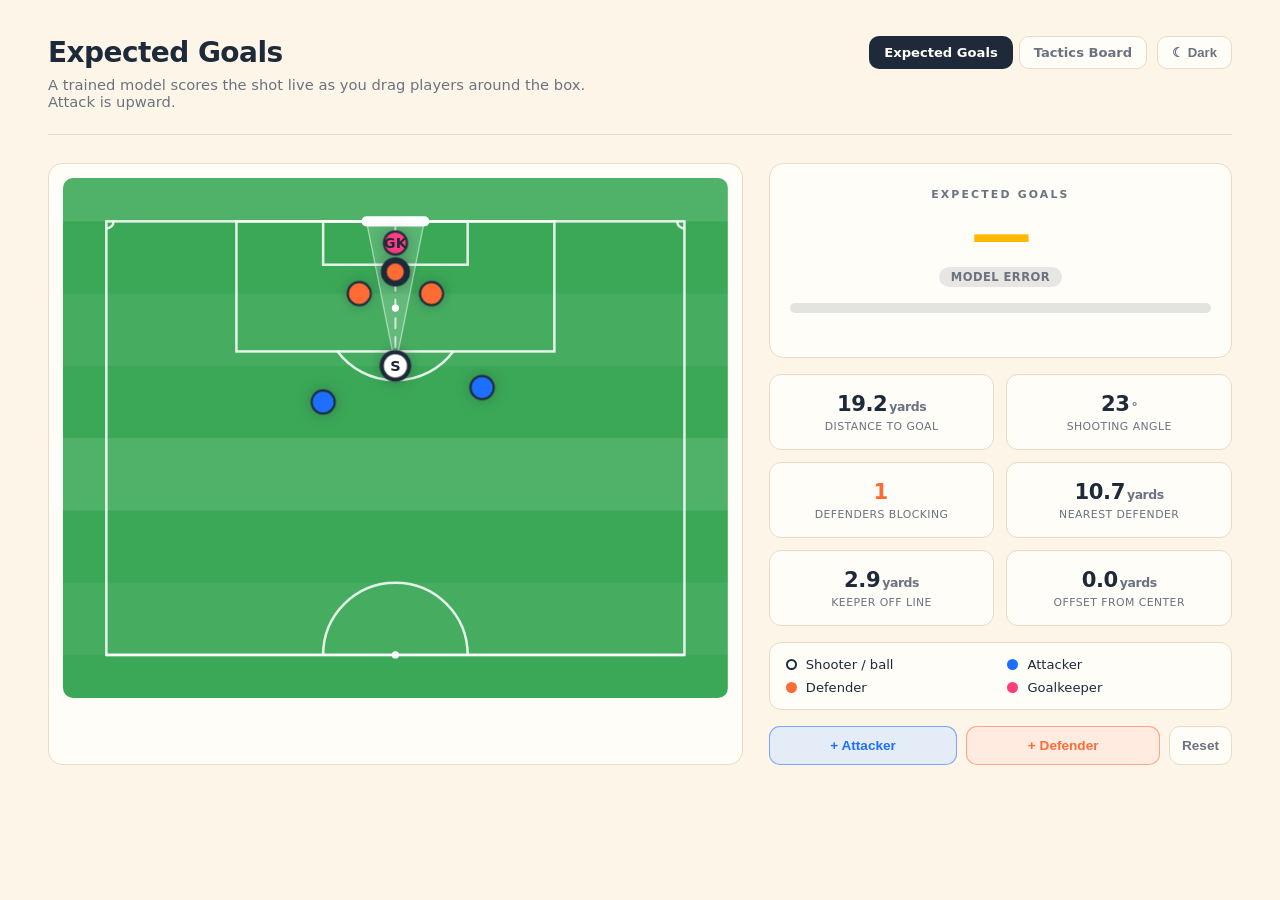
==== frontend/index.html @ 3ea4d3a2 "Redesign Expected Goals page with rotated pitch, live shot geometry and stat read-outs" ====
<!DOCTYPE html>
<html lang="en">
<head>
  <meta charset="utf-8" />
  <meta name="viewport" content="width=device-width, initial-scale=1" />
  <title>SoccerBoard</title>
  <link rel="stylesheet" href="style.css" />
  <script src="theme.js"></script>
</head>
<body>
  <div class="app">
    <header class="masthead">
      <div>
        <h1>Expected Goals</h1>
        <p>A trained model scores the shot live as you drag players around the box. Attack is upward.</p>
      </div>
      <div class="masthead-actions">
        <nav class="page-nav">
          <a href="index.html" class="active" aria-current="page">Expected Goals</a>
          <a href="board.html">Tactics Board</a>
        </nav>
        <button id="theme-toggle" class="theme-toggle" type="button">☾ Dark</button>
      </div>
    </header>

    <main class="board">
      <!-- The inner <g> draws in StatsBomb pitch coordinates (x 60..120 toward
           goal, y 0..80 across). A rotate(-90) turns the attacking half into a
           landscape view with the goal at the TOP. The viewBox
           frames the rotated bounds. Drag math reads coordinates back through the
           markers layer's CTM, so the rotation is transparent to the model. -->
      <section class="pitch-wrap">
        <svg id="pitch" viewBox="-6 -126 92 72" preserveAspectRatio="xMidYMid meet">
          <g transform="rotate(-90)">
            <rect x="54" y="-6" width="72" height="92" class="pitch-bg" />
            <g class="stripes">
              <rect x="60"  y="-6" width="10" height="92" />
              <rect x="80"  y="-6" width="10" height="92" />
              <rect x="100" y="-6" width="10" height="92" />
              <rect x="120" y="-6" width="6"  height="92" />
            </g>

            <!-- markings -->
            <rect x="60" y="0" width="60" height="80" class="line" />
            <rect x="102" y="18" width="18" height="44" class="line" />
            <rect x="114" y="30" width="6" height="20" class="line" />
            <path d="M 102 32 A 10 10 0 0 0 102 48" class="line" />
            <circle cx="108" cy="40" r="0.5" class="spot" />
            <path d="M 60 30 A 10 10 0 0 1 60 50" class="line" />
            <circle cx="60" cy="40" r="0.5" class="spot" />
            <line x1="60" y1="0" x2="60" y2="80" class="line" />
            <line x1="120" y1="36" x2="120" y2="44" class="goal" />

            <!-- corner quarter-circles at the goal line -->
            <path d="M 119 0 A 1 1 0 0 0 120 1" class="line" />
            <path d="M 119 80 A 1 1 0 0 1 120 79" class="line" />

            <!-- shot geometry (cone + sightline), redrawn live -->
            <g id="geometry"></g>
            <g id="markers"></g>
          </g>
        </svg>
      </section>

      <aside id="panel">
        <div class="xg-box" id="xg-box">
          <div class="xg-label">EXPECTED GOALS</div>
          <div id="xg-value">—</div>
          <div id="xg-verdict" class="xg-verdict">&nbsp;</div>
          <div class="bar"><div id="xg-bar"></div></div>
          <div id="xg-pct" class="xg-pct">&nbsp;</div>
        </div>

        <div class="stat-grid" id="stat-grid">
          <div class="stat">
            <span class="stat-val" id="s-dist">—</span>
            <span class="stat-key">distance to goal</span>
          </div>
          <div class="stat">
            <span class="stat-val" id="s-angle">—</span>
            <span class="stat-key">shooting angle</span>
          </div>
          <div class="stat">
            <span class="stat-val" id="s-cone">—</span>
            <span class="stat-key">defenders blocking</span>
          </div>
          <div class="stat">
            <span class="stat-val" id="s-near">—</span>
            <span class="stat-key">nearest defender</span>
          </div>
          <div class="stat">
            <span class="stat-val" id="s-gk">—</span>
            <span class="stat-key">keeper off line</span>
          </div>
          <div class="stat">
            <span class="stat-val" id="s-off">—</span>
            <span class="stat-key">offset from center</span>
          </div>
        </div>

        <div class="legend">
          <span><i class="dot shooter"></i> Shooter / ball</span>
          <span><i class="dot att"></i> Attacker</span>
          <span><i class="dot def"></i> Defender</span>
          <span><i class="dot gk"></i> Goalkeeper</span>
        </div>

        <div class="controls">
          <button id="add-att" class="btn-att">+ Attacker</button>
          <button id="add-def" class="btn-def">+ Defender</button>
          <button id="reset">Reset</button>
        </div>
      </aside>
    </main>
  </div>

  <script src="pitch.js"></script>
</body>
</html>
---- frontend/style.css ----
* { box-sizing: border-box; }

:root {
  /* base UI — warm, sunny, NOT stark white */
  --bg:           #fdf6e8;   /* warm cream, summer paper */
  --surface:      #fffdf7;   /* cards/panels, slightly brighter cream */
  --border:       #e8dcc4;
  --text:         #1e2a3a;   /* deep navy ink, reads warm on cream */
  --text-muted:   #6b7280;

  /* the pitch — vivid summer turf (stays bright in both themes) */
  --pitch:        #3aa856;   /* brighter, sunnier green than the dark version */
  --pitch-line:   #ffffff;
  --pitch-ink:    #1e2a3a;   /* dark ink for marker outlines/labels on the bright pitch */

  /* players — colorblind-safe, tournament-bright */
  --attacker:     #1e6fff;   /* electric sky blue */
  --defender:     #ff6b35;   /* warm tournament orange */
  --goalkeeper:   #ff3d7f;   /* hot pink-magenta, GK pops */
  --ball:         #ffffff;

  /* the star: live xG value */
  --xg-accent:    #ffb800;   /* golden sun-yellow, reserved for xG only */

  --radius:       14px;      /* rounder = friendlier, more playful */
  --page-max:     1480px;    /* shared content width so the header lines up across pages */
}

/* Dark mode — keep the tournament-bright accents and vivid turf; only the warm
   cream chrome flips to deep charcoal. --pitch*, accents, --ball, --xg-accent
   and --pitch-ink are intentionally inherited from :root. */
html[data-theme="dark"] {
  --bg:           #0f141b;
  --surface:      #171e27;
  --border:       #2b3542;
  --text:         #eef2f7;
  --text-muted:   #9aa4b2;
}

html, body { height: 100%; }

body {
  margin: 0;
  min-height: 100%;
  padding: 36px clamp(16px, 4vw, 48px) 48px;
  font-family: "Inter", system-ui, -apple-system, "Segoe UI", Roboto, sans-serif;
  background: var(--bg);
  color: var(--text);
  -webkit-font-smoothing: antialiased;
}

.app { max-width: var(--page-max); margin: 0 auto; }

/* --- Masthead ---------------------------------------------------------- */
.masthead {
  display: flex;
  align-items: flex-start;
  justify-content: space-between;
  gap: 20px;
  flex-wrap: wrap;
  padding-bottom: 24px;
  margin-bottom: 28px;
  border-bottom: 1px solid var(--border);
}
.masthead h1 {
  margin: 0;
  font-size: 1.75rem;
  font-weight: 750;
  letter-spacing: -0.02em;
}
.masthead h1 .xg {
  font-weight: 600;
  color: var(--text-muted);
  font-size: 1.1rem;
  vertical-align: 0.18em;
  margin-left: 2px;
}
.masthead p { margin: 7px 0 0; color: var(--text-muted); font-size: 0.92rem; max-width: 60ch; }

/* page nav (shared across pages) */
.page-nav { display: flex; gap: 6px; flex: none; }
.page-nav a {
  padding: 8px 14px;
  font-size: 0.82rem;
  font-weight: 600;
  color: var(--text-muted);
  text-decoration: none;
  border: 1px solid var(--border);
  border-radius: 10px;
  background: var(--surface);
  transition: color 0.15s ease, border-color 0.15s ease, background 0.15s ease;
}
.page-nav a:hover { color: var(--text); border-color: var(--text-muted); }
.page-nav a.active {
  color: var(--surface);
  background: var(--text);
  border-color: transparent;
}

.masthead-actions { display: flex; align-items: center; gap: 10px; flex: none; }
.theme-toggle {
  padding: 8px 14px;
  font-size: 0.82rem;
  font-weight: 600;
  color: var(--text-muted);
  border: 1px solid var(--border);
  border-radius: 10px;
  background: var(--surface);
  cursor: pointer;
  white-space: nowrap;
  transition: color 0.15s ease, border-color 0.15s ease, background 0.15s ease;
}
.theme-toggle:hover { color: var(--text); border-color: var(--text-muted); }

/* --- Board layout ------------------------------------------------------ */
.board {
  display: grid;
  grid-template-columns: minmax(0, 1.5fr) minmax(300px, 1fr);
  gap: 26px;
  align-items: stretch;
}

/* --- Pitch ------------------------------------------------------------- */
.pitch-wrap {
  position: relative;
  padding: 14px;
  background: var(--surface);
  border: 1px solid var(--border);
  border-radius: var(--radius);
}

#pitch {
  width: 100%;
  height: auto;
  display: block;
  border-radius: calc(var(--radius) - 4px);
  touch-action: none;
}

/* Dragging must never select the SVG text/labels or surrounding page text. */
#pitch, #board, .pitch-wrap, .tb-stage {
  user-select: none;
  -webkit-user-select: none;
}

.pitch-bg { fill: var(--pitch); }
.stripes rect { fill: var(--pitch-line); fill-opacity: 0.06; }
.stripes rect:nth-child(even) { fill-opacity: 0.11; }
.line { stroke: var(--pitch-line); stroke-opacity: 0.85; stroke-width: 0.35; fill: none; }
.goal { stroke: var(--pitch-line); stroke-width: 1.4; stroke-linecap: round; }
.spot { fill: var(--pitch-line); }

/* shot geometry */
.cone { fill: var(--pitch-line); fill-opacity: 0.16; stroke: var(--pitch-line); stroke-opacity: 0.5; stroke-width: 0.18; }
.sightline {
  stroke: var(--pitch-line);
  stroke-opacity: 0.7;
  stroke-width: 0.28;
  stroke-dasharray: 1.4 1.2;
  stroke-linecap: round;
}

.marker {
  cursor: grab;
  stroke: var(--pitch-ink);
  stroke-width: 0.3;
  filter: drop-shadow(0 0.6px 0.9px color-mix(in srgb, var(--pitch-ink) 35%, transparent));
  transition: r 0.08s ease;
}
.marker:hover { stroke-width: 0.55; }
.marker.dragging { cursor: grabbing; }
.marker.shooter { fill: var(--ball); stroke: var(--pitch-ink); stroke-width: 0.6; }
.marker.att { fill: var(--attacker); }
.marker.def { fill: var(--defender); }
.marker.gk  { fill: var(--goalkeeper); }
.marker.in-cone { stroke: var(--pitch-ink); stroke-width: 0.85; }
.marker-label {
  fill: var(--pitch-ink); font-size: 2px; font-weight: 800;
  text-anchor: middle; dominant-baseline: central; pointer-events: none;
}

/* --- Panel ------------------------------------------------------------- */
#panel {
  display: flex;
  flex-direction: column;
  gap: 16px;
}

/* The xG hero uses the same surface + border as the stat cards; the golden
   value is what makes it stand out, not the panel color. */
.xg-box {
  position: relative;
  background: var(--surface);
  border: 1px solid var(--border);
  border-radius: var(--radius);
  padding: 24px 20px 20px;
  text-align: center;
}
.xg-label { color: var(--text-muted); letter-spacing: 0.2em; font-size: 0.68rem; font-weight: 700; }
#xg-value {
  color: var(--xg-accent);
  font-size: 3.8rem; font-weight: 800; line-height: 1.02;
  font-variant-numeric: tabular-nums; margin-top: 2px;
  letter-spacing: -0.03em;
}
.xg-verdict {
  display: inline-block;
  margin-top: 2px;
  padding: 3px 12px;
  font-size: 0.72rem;
  font-weight: 700;
  letter-spacing: 0.04em;
  text-transform: uppercase;
  border-radius: 999px;
  color: var(--text-muted);
  background: color-mix(in srgb, var(--text-muted) 16%, transparent);
  min-height: 1.2em;
}
.bar {
  height: 10px; background: color-mix(in srgb, var(--text) 12%, transparent);
  border-radius: 6px; overflow: hidden; margin-top: 16px;
}
#xg-bar {
  height: 100%; width: 0%;
  background: var(--pitch);
  border-radius: 6px;
  transition: width 0.3s cubic-bezier(.4,0,.2,1);
}
.xg-pct { color: var(--text-muted); font-size: 0.82rem; min-height: 1.1em; margin-top: 9px; }

/* --- Stat grid --------------------------------------------------------- */
.stat-grid {
  display: grid;
  grid-template-columns: 1fr 1fr;
  grid-auto-rows: 1fr;      /* equal rows that grow to absorb the panel's height */
  gap: 12px;
  flex: 1 1 auto;           /* fill the space between the hero and the buttons */
}
.stat {
  display: flex;
  flex-direction: column;
  justify-content: center;  /* keep the value centered as the card grows */
  align-items: center;      /* center the text horizontally too */
  text-align: center;
  gap: 4px;
  min-height: 76px;
  padding: 14px 16px;
  background: var(--surface);
  border: 1px solid var(--border);
  border-radius: calc(var(--radius) - 2px);
}
.stat-val {
  font-size: 1.32rem;
  font-weight: 700;
  font-variant-numeric: tabular-nums;
  letter-spacing: -0.02em;
  color: var(--text);
}
.stat-val .unit { font-size: 0.78rem; font-weight: 600; color: var(--text-muted); margin-left: 2px; }
.stat-val.warn { color: var(--defender); }
.stat-key {
  font-size: 0.68rem;
  color: var(--text-muted);
  letter-spacing: 0.04em;
  text-transform: uppercase;
}

.legend {
  display: grid;
  grid-template-columns: 1fr 1fr;
  gap: 8px 14px;
  padding: 14px 16px;
  background: var(--surface);
  border: 1px solid var(--border);
  border-radius: calc(var(--radius) - 2px);
  font-size: 0.82rem;
  color: var(--text);
}
.legend span { display: flex; align-items: center; }
.dot {
  display: inline-block; width: 11px; height: 11px; border-radius: 50%;
  margin-right: 9px; flex: none;
}
.dot.shooter { background: var(--ball); border: 2px solid var(--text); }
.dot.att { background: var(--attacker); }
.dot.def { background: var(--defender); }
.dot.gk  { background: var(--goalkeeper); }

.controls { display: flex; gap: 9px; flex-wrap: wrap; }
.controls button {
  flex: 1 1 auto;
  background: var(--surface); color: var(--text);
  border: 1px solid var(--border); padding: 11px 12px;
  border-radius: calc(var(--radius) - 3px); cursor: pointer; font-size: 0.85rem; font-weight: 700;
  transition: background 0.15s ease, transform 0.05s ease, border-color 0.15s ease;
}
.controls button:active { transform: translateY(1px); }

/* The add buttons carry the color of the player they drop, so it's obvious
   what each does. Reset is a distinct neutral button of its own. */
.controls .btn-att {
  color: var(--attacker);
  border-color: color-mix(in srgb, var(--attacker) 55%, transparent);
  background: color-mix(in srgb, var(--attacker) 12%, var(--surface));
}
.controls .btn-att:hover { background: color-mix(in srgb, var(--attacker) 22%, var(--surface)); }
.controls .btn-def {
  color: var(--defender);
  border-color: color-mix(in srgb, var(--defender) 55%, transparent);
  background: color-mix(in srgb, var(--defender) 12%, var(--surface));
}
.controls .btn-def:hover { background: color-mix(in srgb, var(--defender) 22%, var(--surface)); }
.controls #reset { flex: 0 0 auto; color: var(--text-muted); }
.controls #reset:hover { color: var(--text); background: var(--bg); border-color: var(--text-muted); }

/* --- Responsive -------------------------------------------------------- */
@media (max-width: 860px) {
  .board { grid-template-columns: 1fr; }
}
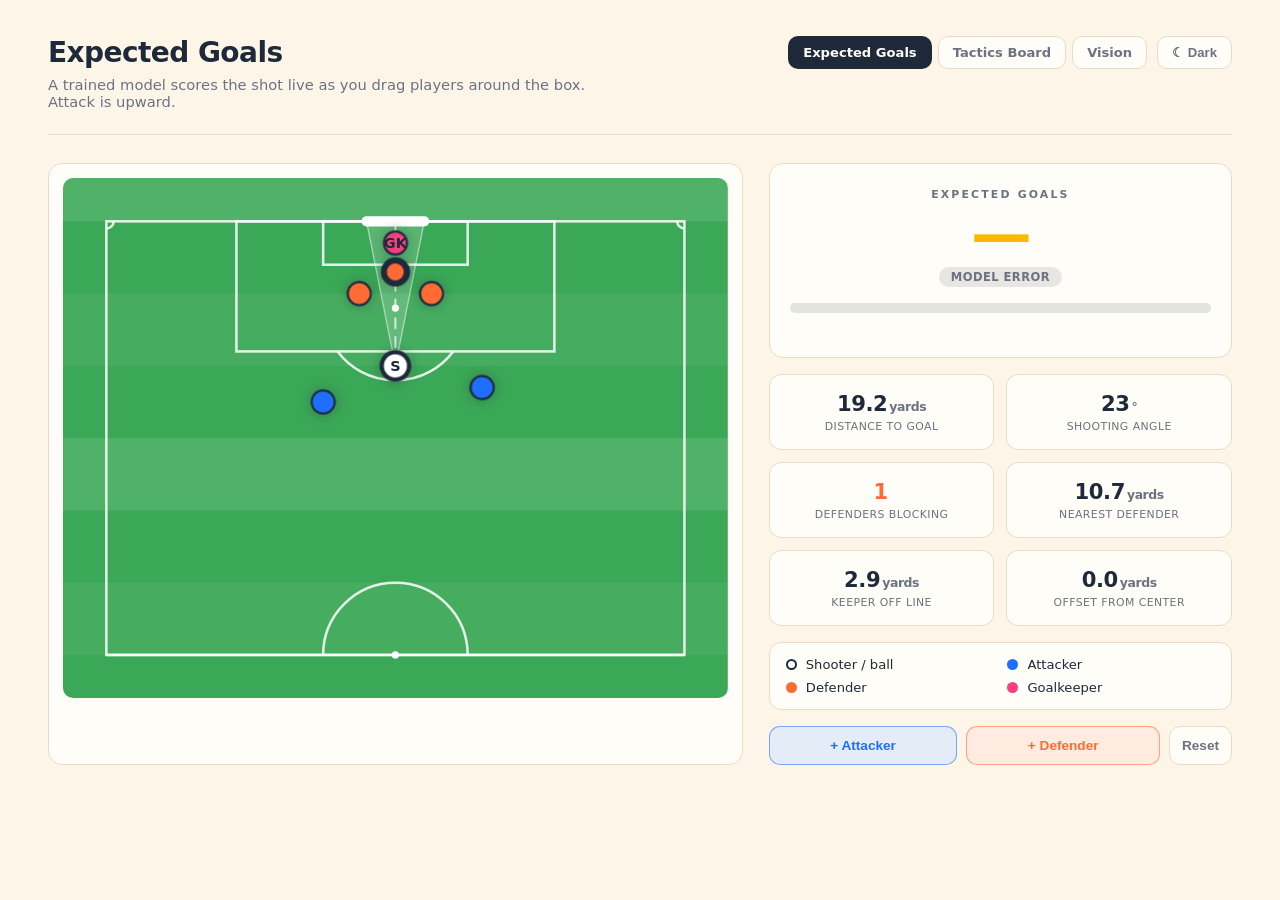
==== commit 026b3a41: "Add Vision page with pitch calibration, photo mapping and video scrubbing" ====
--- a/frontend/index.html
+++ b/frontend/index.html
@@ -18,6 +18,7 @@
         <nav class="page-nav">
           <a href="index.html" class="active" aria-current="page">Expected Goals</a>
           <a href="board.html">Tactics Board</a>
+          <a href="vision.html">Vision</a>
         </nav>
         <button id="theme-toggle" class="theme-toggle" type="button">☾ Dark</button>
       </div>
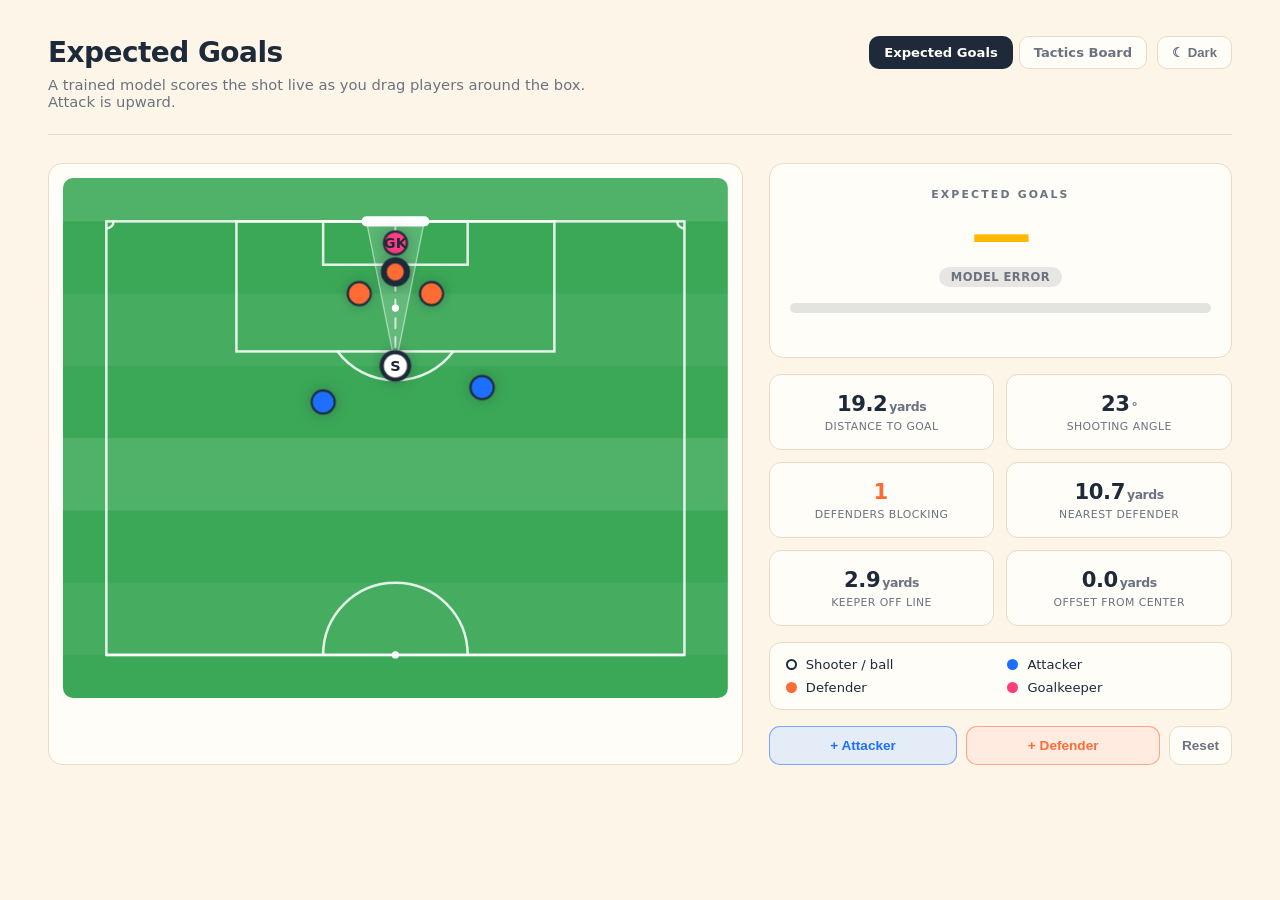
==== commit 83a8b618: "Remove Vision feature: manual calibration wasn't accurate enough to keep" ====
--- a/frontend/index.html
+++ b/frontend/index.html
@@ -18,7 +18,6 @@
         <nav class="page-nav">
           <a href="index.html" class="active" aria-current="page">Expected Goals</a>
           <a href="board.html">Tactics Board</a>
-          <a href="vision.html">Vision</a>
         </nav>
         <button id="theme-toggle" class="theme-toggle" type="button">☾ Dark</button>
       </div>
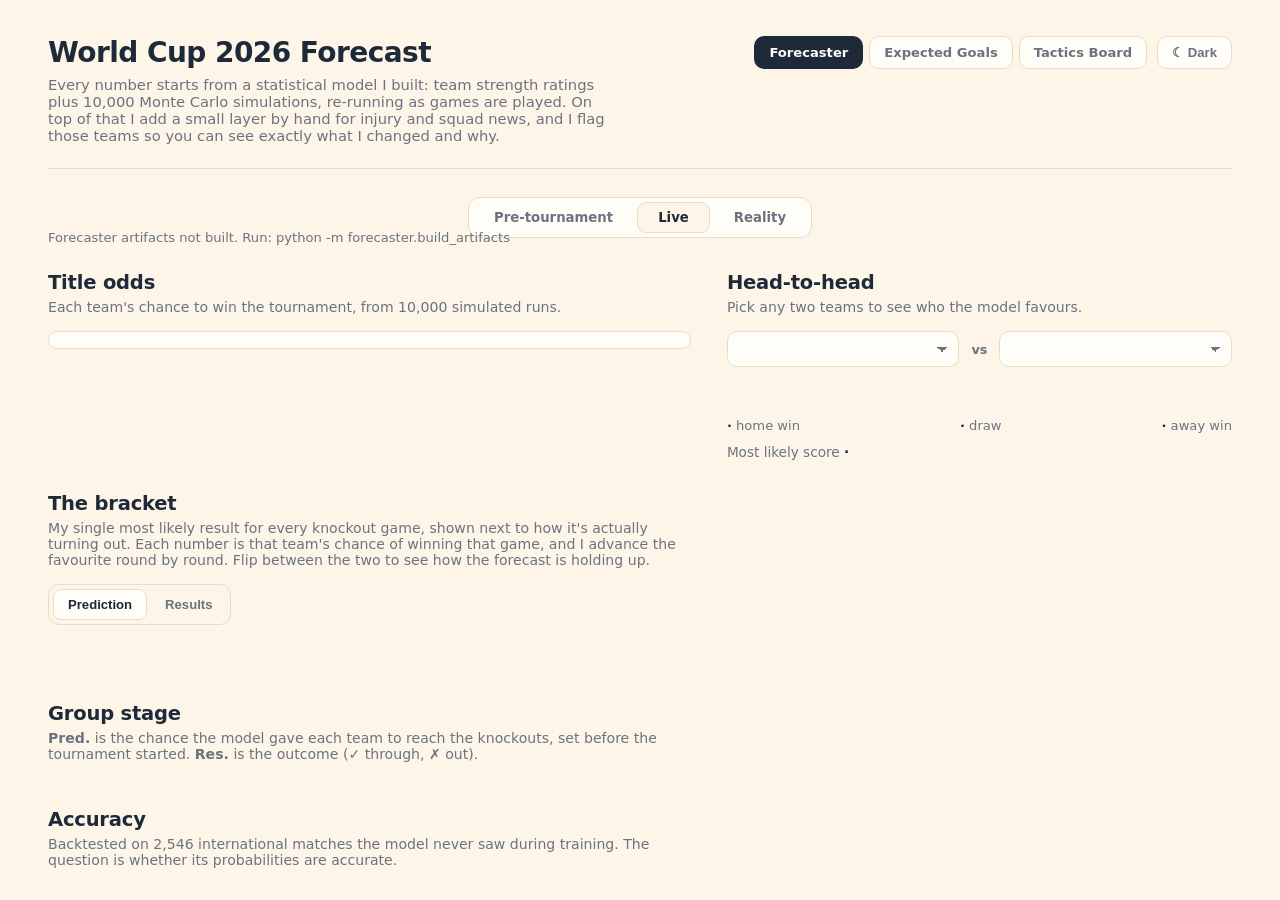
==== commit 8dc5a7f7: "Add 3-tab UI (Pre-tournament/Live/Reality), player delta injury model, and WC 2026 data" ====
--- a/frontend/index.html
+++ b/frontend/index.html
@@ -3,117 +3,111 @@
 <head>
   <meta charset="utf-8" />
   <meta name="viewport" content="width=device-width, initial-scale=1" />
-  <title>SoccerBoard</title>
+  <title>World Cup 2026 Forecast · SoccerBoard</title>
   <link rel="stylesheet" href="style.css" />
+  <link rel="stylesheet" href="forecaster.css" />
   <script src="theme.js"></script>
 </head>
 <body>
   <div class="app">
     <header class="masthead">
       <div>
-        <h1>Expected Goals</h1>
-        <p>A trained model scores the shot live as you drag players around the box. Attack is upward.</p>
+        <h1 id="comp-title">World Cup 2026 Forecast</h1>
+        <p>Every number starts from a statistical model I built: team strength
+           ratings plus 10,000 Monte Carlo simulations, re-running as games are
+           played. On top of that I add a small layer by hand for injury and squad
+           news, and I flag those teams so you can see exactly what I changed and why.</p>
       </div>
       <div class="masthead-actions">
         <nav class="page-nav">
-          <a href="index.html" class="active" aria-current="page">Expected Goals</a>
+          <a href="index.html" class="active" aria-current="page">Forecaster</a>
+          <a href="xg.html">Expected Goals</a>
           <a href="board.html">Tactics Board</a>
         </nav>
         <button id="theme-toggle" class="theme-toggle" type="button">☾ Dark</button>
       </div>
     </header>
 
-    <main class="board">
-      <!-- The inner <g> draws in StatsBomb pitch coordinates (x 60..120 toward
-           goal, y 0..80 across). A rotate(-90) turns the attacking half into a
-           landscape view with the goal at the TOP. The viewBox
-           frames the rotated bounds. Drag math reads coordinates back through the
-           markers layer's CTM, so the rotation is transparent to the model. -->
-      <section class="pitch-wrap">
-        <svg id="pitch" viewBox="-6 -126 92 72" preserveAspectRatio="xMidYMid meet">
-          <g transform="rotate(-90)">
-            <rect x="54" y="-6" width="72" height="92" class="pitch-bg" />
-            <g class="stripes">
-              <rect x="60"  y="-6" width="10" height="92" />
-              <rect x="80"  y="-6" width="10" height="92" />
-              <rect x="100" y="-6" width="10" height="92" />
-              <rect x="120" y="-6" width="6"  height="92" />
-            </g>
+    <div class="fc-tabs" id="fc-tabs">
+      <button class="fc-tab" data-tab="pretournament">Pre-tournament</button>
+      <button class="fc-tab active" data-tab="live">Live</button>
+      <button class="fc-tab" data-tab="reality">Reality</button>
+    </div>
 
-            <!-- markings -->
-            <rect x="60" y="0" width="60" height="80" class="line" />
-            <rect x="102" y="18" width="18" height="44" class="line" />
-            <rect x="114" y="30" width="6" height="20" class="line" />
-            <path d="M 102 32 A 10 10 0 0 0 102 48" class="line" />
-            <circle cx="108" cy="40" r="0.5" class="spot" />
-            <path d="M 60 30 A 10 10 0 0 1 60 50" class="line" />
-            <circle cx="60" cy="40" r="0.5" class="spot" />
-            <line x1="60" y1="0" x2="60" y2="80" class="line" />
-            <line x1="120" y1="36" x2="120" y2="44" class="goal" />
+    <div class="fc-main">
+    <p class="asof" id="asof"></p>
 
-            <!-- corner quarter-circles at the goal line -->
-            <path d="M 119 0 A 1 1 0 0 0 120 1" class="line" />
-            <path d="M 119 80 A 1 1 0 0 1 120 79" class="line" />
-
-            <!-- shot geometry (cone + sightline), redrawn live -->
-            <g id="geometry"></g>
-            <g id="markers"></g>
-          </g>
-        </svg>
+    <div class="fc-top">
+      <!-- ===================== WINNER ODDS ===================== -->
+      <section class="block">
+        <h2>Title odds</h2>
+        <p class="lead">Each team's chance to win the tournament, from 10,000 simulated runs.</p>
+        <div class="odds" id="odds"></div>
+        <div class="adjust-note" id="adjust-note"></div>
       </section>
 
-      <aside id="panel">
-        <div class="xg-box" id="xg-box">
-          <div class="xg-label">EXPECTED GOALS</div>
-          <div id="xg-value">—</div>
-          <div id="xg-verdict" class="xg-verdict">&nbsp;</div>
-          <div class="bar"><div id="xg-bar"></div></div>
-          <div id="xg-pct" class="xg-pct">&nbsp;</div>
+      <!-- ===================== HEAD TO HEAD ===================== -->
+      <section class="block">
+        <h2>Head-to-head</h2>
+        <p class="lead">Pick any two teams to see who the model favours.</p>
+        <div class="h2h">
+          <div class="h2h-pick">
+            <select id="h-home" class="fc-select"></select>
+            <span class="h2h-vs">vs</span>
+            <select id="h-away" class="fc-select"></select>
+          </div>
+          <div class="h2h-bar" id="h2h-bar">
+            <div class="seg home"></div><div class="seg draw"></div><div class="seg away"></div>
+          </div>
+          <div class="h2h-legend">
+            <span><b id="h-home-p">·</b> <em id="h-home-n">home</em> win</span>
+            <span><b id="h-draw-p">·</b> draw</span>
+            <span><b id="h-away-p">·</b> <em id="h-away-n">away</em> win</span>
+          </div>
+          <div class="h2h-score">Most likely score <b id="h-score">·</b></div>
         </div>
+      </section>
+    </div>
 
-        <div class="stat-grid" id="stat-grid">
-          <div class="stat">
-            <span class="stat-val" id="s-dist">—</span>
-            <span class="stat-key">distance to goal</span>
-          </div>
-          <div class="stat">
-            <span class="stat-val" id="s-angle">—</span>
-            <span class="stat-key">shooting angle</span>
-          </div>
-          <div class="stat">
-            <span class="stat-val" id="s-cone">—</span>
-            <span class="stat-key">defenders blocking</span>
-          </div>
-          <div class="stat">
-            <span class="stat-val" id="s-near">—</span>
-            <span class="stat-key">nearest defender</span>
-          </div>
-          <div class="stat">
-            <span class="stat-val" id="s-gk">—</span>
-            <span class="stat-key">keeper off line</span>
-          </div>
-          <div class="stat">
-            <span class="stat-val" id="s-off">—</span>
-            <span class="stat-key">offset from center</span>
-          </div>
-        </div>
+    <!-- ===================== BRACKETS ===================== -->
+    <section class="block">
+      <h2>The bracket</h2>
+      <p class="lead">My single most likely result for every knockout game, shown
+        next to how it's actually turning out. Each number is that team's chance of
+        winning that game, and I advance the favourite round by round. Flip between
+        the two to see how the forecast is holding up.</p>
+      <div class="bk-toggle" id="bk-toggle">
+        <button data-view="prediction" class="active">Prediction</button>
+        <button data-view="actual">Results</button>
+      </div>
+      <div class="bk-note" id="bk-note"></div>
+      <div class="bracket-scroll"><div class="bracket" id="bracket"></div></div>
+    </section>
 
-        <div class="legend">
-          <span><i class="dot shooter"></i> Shooter / ball</span>
-          <span><i class="dot att"></i> Attacker</span>
-          <span><i class="dot def"></i> Defender</span>
-          <span><i class="dot gk"></i> Goalkeeper</span>
-        </div>
+    <!-- ===================== GROUPS ===================== -->
+    <section class="block">
+      <h2>Group stage</h2>
+      <p class="lead"><b>Pred.</b> is the chance the model gave each team to reach
+        the knockouts, set before the tournament started. <b>Res.</b> is the
+        outcome (✓ through, ✗ out).</p>
+      <div id="groups" class="groups"></div>
+    </section>
 
-        <div class="controls">
-          <button id="add-att" class="btn-att">+ Attacker</button>
-          <button id="add-def" class="btn-def">+ Defender</button>
-          <button id="reset">Reset</button>
-        </div>
-      </aside>
-    </main>
+    <!-- ===================== ACCURACY ===================== -->
+    <section class="block">
+      <h2>Accuracy</h2>
+      <p class="lead">Backtested on 2,546 international matches the model never saw
+        during training. The question is whether its probabilities are accurate.</p>
+      <div class="acc">
+        <div id="acc-chart" class="acc-chart"></div>
+        <div class="acc-text" id="acc-text"></div>
+      </div>
+    </section>
+
+    <footer class="fc-foot" id="fc-foot"></footer>
+    </div>
   </div>
 
-  <script src="pitch.js"></script>
+  <script src="forecaster.js"></script>
 </body>
 </html>
--- a/frontend/forecaster.css
+++ b/frontend/forecaster.css
@@ -0,0 +1,228 @@
+/* Forecaster mode. Flat and restrained to match the xG / tactics pages:
+   surface cards, thin borders, one accent used sparingly. No gradients. */
+
+:root {
+  --win:  var(--attacker);    /* home win — blue   */
+  --drw:  #9aa0aa;            /* draw — neutral grey */
+  --los:  var(--defender);    /* away win — orange */
+  --go:   var(--pitch);       /* advanced / correct — green */
+  --acc:  var(--xg-accent);   /* trophy odds — gold */
+}
+
+/* --- simulation mode tabs -------------------------------------------------- */
+.fc-tabs {
+  display: flex; gap: 3px; padding: 4px;
+  background: var(--surface); border: 1px solid var(--border); border-radius: 12px;
+  width: fit-content; margin: 24px auto 0;
+}
+.fc-tab {
+  font: inherit; font-size: 0.83rem; font-weight: 650; cursor: pointer;
+  color: var(--text-muted); background: none; border: 1px solid transparent;
+  border-radius: 9px; padding: 7px 20px; transition: color 0.12s;
+}
+.fc-tab.active { color: var(--text); background: var(--bg); border-color: var(--border); }
+.fc-tab:hover:not(.active) { color: var(--text); }
+
+.asof { margin: -8px 0 26px; color: var(--text-muted); font-size: 0.82rem; }
+
+/* country flag chips, used next to team names everywhere */
+.flag {
+  height: 12px; width: auto; border-radius: 2px; margin-right: 7px;
+  vertical-align: -1px; flex: none; box-shadow: 0 0 0 1px color-mix(in srgb, var(--text) 12%, transparent);
+}
+
+/* --- section blocks ---------------------------------------------------- */
+.block { margin: 30px 0; }
+.block > h2 { margin: 0; font-size: 1.22rem; font-weight: 740; letter-spacing: -0.01em; }
+.lead { margin: 5px 0 16px; color: var(--text-muted); font-size: 0.88rem; max-width: 72ch; }
+
+/* --- title odds (compact) --------------------------------------------- */
+.odds { background: var(--surface); border: 1px solid var(--border); border-radius: var(--radius); padding: 8px 18px; max-width: 540px; }
+.odds-row { display: grid; grid-template-columns: 18px 1fr 96px 46px; align-items: center; gap: 12px; padding: 7px 0; border-bottom: 1px solid color-mix(in srgb, var(--border) 55%, transparent); }
+.odds-row:last-child { border-bottom: none; }
+.odds-rank { color: var(--text-muted); font-size: 0.74rem; font-variant-numeric: tabular-nums; text-align: center; }
+.odds-name { font-size: 0.9rem; white-space: nowrap; overflow: hidden; text-overflow: ellipsis; }
+.odds-row.lead-team .odds-name { font-weight: 750; }
+.odds-track { display: block; height: 8px; background: color-mix(in srgb, var(--text) 9%, transparent); border-radius: 4px; overflow: hidden; }
+.odds-fill { display: block; height: 100%; background: var(--acc); border-radius: 4px; }
+.odds-val { text-align: right; font-size: 0.86rem; font-weight: 700; font-variant-numeric: tabular-nums; }
+
+/* page layout: contain the content and run a two-up top row (odds + head to
+   head) so the page uses its width instead of hugging the left edge */
+.fc-main { max-width: var(--page-max); margin: 0 auto; }
+.fc-top { display: grid; grid-template-columns: minmax(0, 1.12fr) minmax(0, 0.88fr); gap: 36px; align-items: start; margin: 22px 0 32px; }
+.fc-top .block { margin: 0; }
+@media (max-width: 900px) { .fc-top { grid-template-columns: 1fr; gap: 26px; } }
+
+/* the clickable "news" tag on an adjusted team's odds row + its detail panel */
+.odds { max-width: none; }
+.odds-item:not(:last-child) { border-bottom: 1px solid color-mix(in srgb, var(--border) 55%, transparent); }
+.odds-item .odds-row { border-bottom: none; }
+.news-chip {
+  font: inherit; font-size: 0.56rem; font-weight: 800; text-transform: uppercase; letter-spacing: 0.04em;
+  display: inline-flex; align-items: center; gap: 3px; margin-left: 8px; padding: 2px 7px;
+  border-radius: 999px; border: 1px solid transparent; cursor: pointer; vertical-align: middle;
+  line-height: 1.4; transition: background 0.12s, border-color 0.12s;
+}
+.news-chip .chev { font-size: 0.85em; opacity: 0.75; }
+.news-chip.down { color: var(--los); background: color-mix(in srgb, var(--los) 14%, transparent); }
+.news-chip.up   { color: var(--go);  background: color-mix(in srgb, var(--go) 14%, transparent); }
+.news-chip:hover { border-color: color-mix(in srgb, currentColor 45%, transparent); }
+.news-chip.static, .news-chip.static:hover { cursor: default; border-color: transparent; }
+.news-panel { display: none; padding: 2px 4px 12px; }
+.news-panel.open { display: block; }
+.news-items { margin: 0 0 8px; padding-left: 18px; font-size: 0.86rem; line-height: 1.5; }
+.news-items li { margin: 2px 0; }
+.news-items b { font-weight: 700; }
+.news-impact { margin: 0 0 6px; font-size: 0.84rem; color: var(--text-muted); line-height: 1.5; }
+.news-impact b { color: var(--text); font-weight: 700; }
+.news-src { margin: 0; font-size: 0.8rem; color: var(--text-muted); }
+.news-src a { color: var(--text); text-decoration: underline; text-underline-offset: 2px; }
+.news-src a:hover { color: var(--go); }
+
+/* short plain-language caption under the title odds */
+.adjust-note { margin: 12px 2px 0; font-size: 0.82rem; color: var(--text-muted); line-height: 1.55; }
+
+/* --- bracket ----------------------------------------------------------- */
+.bk-toggle { display: inline-flex; gap: 4px; padding: 4px; background: var(--bg); border: 1px solid var(--border); border-radius: 11px; margin-bottom: 6px; }
+.bk-toggle button {
+  padding: 7px 14px; font-size: 0.82rem; font-weight: 650; cursor: pointer;
+  color: var(--text-muted); background: none; border: none; border-radius: 8px;
+}
+.bk-toggle button.active { color: var(--text); background: var(--surface); border: 1px solid var(--border); }
+.bk-note { font-size: 0.84rem; color: var(--text-muted); margin: 6px 2px 12px; min-height: 1.1em; }
+.bk-note b { color: var(--text); }
+
+.bracket-scroll { overflow-x: auto; padding-bottom: 8px; }
+
+/* Two-sided mirrored bracket: left half flows right, right half mirrors. */
+.bracket { display: flex; align-items: stretch; width: max-content; min-width: max-content; margin: 0 auto; }
+.bk-col { display: flex; flex-direction: column; flex: none; }
+.bk-head { text-align: center; font-size: 0.62rem; text-transform: uppercase; letter-spacing: 0.07em; color: var(--text-muted); font-weight: 700; padding-bottom: 10px; }
+.bk-list { flex: 1; display: flex; flex-direction: column; }
+.bk-match { flex: 1; min-height: 52px; display: flex; align-items: center; position: relative; padding-block: 5px; }
+
+/* left and right columns */
+.bracket.two .bk-col.l { width: 154px; }
+.bracket.two .bk-col.r { width: 154px; }
+.bracket.two .bk-col.l .bk-match { padding-right: 24px; padding-left: 0; }
+.bracket.two .bk-col.r .bk-match { padding-left: 24px; padding-right: 0; }
+
+/* horizontal stubs pointing inward toward centre */
+.bracket.two .bk-col.l .bk-match::after {
+  content: ""; position: absolute; top: 50%; right: 0; width: 24px; height: 1px; background: var(--border);
+}
+.bracket.two .bk-col.r .bk-match::after {
+  content: ""; position: absolute; top: 50%; left: 0; width: 24px; height: 1px; background: var(--border);
+}
+
+/* vertical join between each feeder pair (right edge for l, left edge for r) */
+.bracket.two .bk-col.l:not(.no-join) .bk-list .bk-match:nth-child(odd)::before {
+  content: ""; position: absolute; top: 50%; right: 0; width: 1px; height: 100%; background: var(--border);
+}
+.bracket.two .bk-col.r:not(.no-join) .bk-list .bk-match:nth-child(odd)::before {
+  content: ""; position: absolute; top: 50%; left: 0; width: 1px; height: 100%; background: var(--border);
+}
+.bracket.two .bk-col.no-join .bk-match::before { display: none !important; }
+
+/* centre column: champion, final, third-place stacked and vertically centred */
+.bracket.two .center-col {
+  width: 206px;
+  display: flex; flex-direction: column;
+}
+.bk-final-content {
+  flex: 1;
+  display: flex; flex-direction: column; justify-content: center; align-items: stretch;
+  gap: 16px; padding: 0 6px;
+}
+.bk-final-content .bk-champ { align-items: center; text-align: center; }
+.bk-final-content .trophy { font-size: 1.8rem; line-height: 1; display: block; margin-bottom: 2px; }
+.bk-center-node .bk-head { padding-bottom: 6px; }
+.bk-center-node .bk-match { flex: none; min-height: 0; padding: 0; }
+.bk-bronze .bk-head { padding-bottom: 6px; }
+.bk-bronze .bk-match { flex: none; min-height: 0; padding: 0; }
+.bk-bronze .bk-box { opacity: 0.88; }
+
+/* compact font/padding for all match boxes in the bracket */
+.bracket .bk-box { font-size: 0.74rem; }
+.bracket .bk-row { padding: 5px 8px; gap: 4px; }
+
+.bk-box { width: 100%; background: var(--surface); border: 1px solid var(--border); border-radius: 8px; overflow: hidden; font-size: 0.78rem; }
+.bk-row { display: flex; align-items: center; justify-content: space-between; gap: 6px; padding: 6px 9px; color: var(--text-muted); }
+.bk-row + .bk-row { border-top: 1px solid var(--border); }
+.bk-name { white-space: nowrap; overflow: hidden; text-overflow: ellipsis; }
+.bk-meta { font-variant-numeric: tabular-nums; font-size: 0.74rem; flex: none; }
+.bk-row.win { color: var(--text); box-shadow: inset 2px 0 0 var(--go); }
+.bk-row.win .bk-name { font-weight: 700; }
+.bk-row.tbd { color: color-mix(in srgb, var(--text-muted) 60%, transparent); font-style: italic; }
+.bk-row .mark { font-weight: 700; }
+.bk-row .mark.hit { color: var(--go); }
+.bk-row .mark.miss { color: var(--los); }
+
+/* champion node */
+.bk-champ { display: flex; flex-direction: column; align-items: flex-start; justify-content: center; gap: 4px; }
+.bk-champ .cl { font-size: 0.6rem; text-transform: uppercase; letter-spacing: 0.09em; color: var(--text-muted); font-weight: 700; }
+.bk-champ .cn { font-weight: 780; font-size: 1.1rem; }
+.bk-champ.tbd .cn { color: var(--text-muted); font-weight: 600; }
+
+/* --- head to head ------------------------------------------------------ */
+.fc-select {
+  appearance: none; background: var(--surface); color: var(--text);
+  border: 1px solid var(--border); border-radius: 10px;
+  padding: 9px 30px 9px 12px; font-size: 0.9rem; font-weight: 600; cursor: pointer;
+  background-image: linear-gradient(45deg, transparent 50%, var(--text-muted) 50%),
+                    linear-gradient(135deg, var(--text-muted) 50%, transparent 50%);
+  background-position: calc(100% - 16px) 50%, calc(100% - 11px) 50%;
+  background-size: 5px 5px, 5px 5px; background-repeat: no-repeat;
+}
+.h2h { max-width: none; }
+.h2h-pick { display: flex; align-items: center; gap: 12px; }
+.h2h-pick .fc-select { flex: 1; min-width: 0; }
+.h2h-vs { color: var(--text-muted); font-weight: 700; font-size: 0.8rem; }
+.h2h-bar { display: flex; height: 26px; border-radius: 7px; overflow: hidden; background: var(--bg); margin-top: 16px; }
+.h2h-bar .seg { transition: width 0.3s ease; }
+.h2h-bar .home { background: var(--win); } .h2h-bar .draw { background: var(--drw); } .h2h-bar .away { background: var(--los); }
+.h2h-legend { display: flex; justify-content: space-between; margin-top: 9px; font-size: 0.82rem; color: var(--text-muted); }
+.h2h-legend b { color: var(--text); font-variant-numeric: tabular-nums; }
+.h2h-legend em { font-style: normal; }
+.h2h-score { margin-top: 11px; font-size: 0.85rem; color: var(--text-muted); }
+.h2h-score b { color: var(--text); font-variant-numeric: tabular-nums; }
+
+/* --- groups (explicit predictions) ------------------------------------ */
+.groups { display: flex; flex-wrap: wrap; justify-content: center; gap: 13px; }
+.gcard { flex: 1 1 258px; max-width: 290px; background: var(--surface); border: 1px solid var(--border); border-radius: 12px; padding: 12px 14px 13px; }
+.gcard h3 { margin: 0 0 4px; font-size: 0.72rem; letter-spacing: 0.05em; text-transform: uppercase; color: var(--text-muted); }
+.gcol-head { display: grid; grid-template-columns: 16px 1fr 64px 30px; gap: 8px; font-size: 0.58rem; text-transform: uppercase; letter-spacing: 0.03em; color: var(--text-muted); padding: 4px 0; border-bottom: 1px solid var(--border); }
+.gcol-head span:nth-child(3) { text-align: right; }
+.gcol-head span:nth-child(4) { text-align: center; }
+.grow { display: grid; grid-template-columns: 16px 1fr 64px 30px; align-items: center; gap: 8px; padding: 6px 0; font-size: 0.86rem; }
+.grow + .grow { border-top: 1px solid color-mix(in srgb, var(--border) 50%, transparent); }
+.grow .gp { color: var(--text-muted); font-size: 0.76rem; font-variant-numeric: tabular-nums; text-align: center; }
+.gname { white-space: nowrap; overflow: hidden; text-overflow: ellipsis; }
+.gpred { text-align: right; font-variant-numeric: tabular-nums; font-weight: 600; color: var(--text-muted); }
+.gout { text-align: center; font-weight: 700; }
+.grow.adv .gname { font-weight: 750; }
+.grow.adv .gout { color: var(--go); }
+.grow.elim { opacity: 0.55; }
+.grow.elim .gout { color: var(--los); }
+
+/* --- accuracy ---------------------------------------------------------- */
+.acc { display: grid; grid-template-columns: minmax(0, 290px) 1fr; gap: 26px; align-items: center; }
+.acc-chart svg { width: 100%; height: auto; display: block; }
+.acc-text { font-size: 0.92rem; line-height: 1.6; }
+.acc-text b { font-weight: 700; }
+.acc-compare { margin: 16px 0 4px; display: flex; flex-direction: column; gap: 9px; max-width: 420px; }
+.acc-bar { display: grid; grid-template-columns: 140px 1fr 40px; align-items: center; gap: 10px; font-size: 0.82rem; }
+.acc-bar .lab { color: var(--text-muted); }
+.acc-bar.me .lab { color: var(--text); font-weight: 700; }
+.acc-track { height: 9px; background: var(--bg); border: 1px solid var(--border); border-radius: 5px; overflow: hidden; }
+.acc-track > span { display: block; height: 100%; background: color-mix(in srgb, var(--text-muted) 40%, transparent); }
+.acc-bar.me .acc-track > span { background: var(--go); }
+.acc-bar .v { text-align: right; font-variant-numeric: tabular-nums; font-weight: 700; }
+.acc-foot { color: var(--text-muted); font-size: 0.8rem; margin-top: 12px; }
+
+.fc-foot { color: var(--text-muted); font-size: 0.76rem; line-height: 1.5; margin-top: 26px; max-width: 80ch; }
+
+@media (max-width: 760px) {
+  .acc { grid-template-columns: 1fr; }
+}
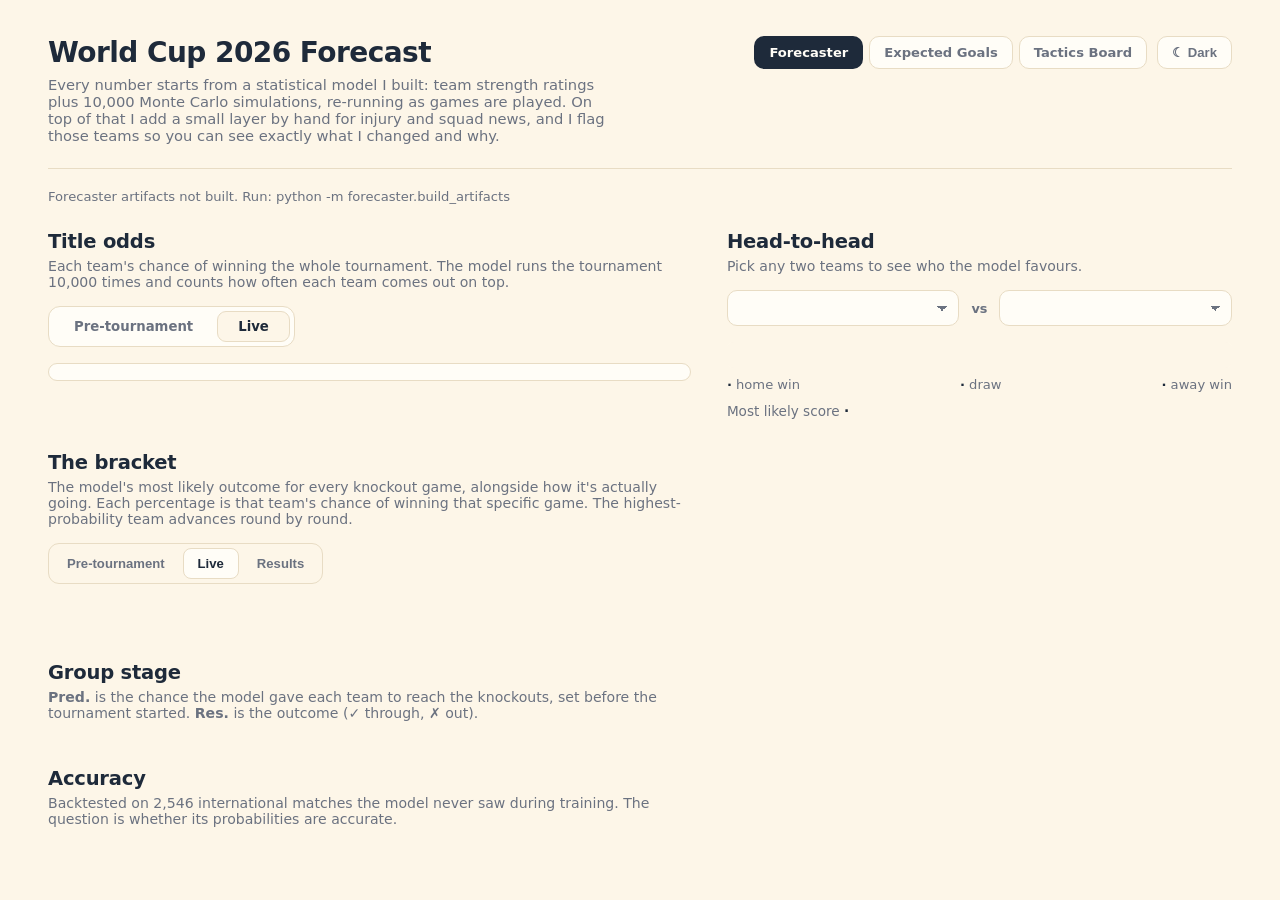
==== commit 0e4d8958: "Add pre-tournament bracket view and third-place match; decouple title-odds tab from bracket" ====
--- a/frontend/index.html
+++ b/frontend/index.html
@@ -28,12 +28,6 @@
       </div>
     </header>
 
-    <div class="fc-tabs" id="fc-tabs">
-      <button class="fc-tab" data-tab="pretournament">Pre-tournament</button>
-      <button class="fc-tab active" data-tab="live">Live</button>
-      <button class="fc-tab" data-tab="reality">Reality</button>
-    </div>
-
     <div class="fc-main">
     <p class="asof" id="asof"></p>
 
@@ -41,7 +35,11 @@
       <!-- ===================== WINNER ODDS ===================== -->
       <section class="block">
         <h2>Title odds</h2>
-        <p class="lead">Each team's chance to win the tournament, from 10,000 simulated runs.</p>
+        <p class="lead">Each team's chance of winning the whole tournament. The model runs the tournament 10,000 times and counts how often each team comes out on top.</p>
+        <div class="fc-tabs" id="fc-tabs">
+          <button class="fc-tab" data-tab="pretournament">Pre-tournament</button>
+          <button class="fc-tab active" data-tab="live">Live</button>
+        </div>
         <div class="odds" id="odds"></div>
         <div class="adjust-note" id="adjust-note"></div>
       </section>
@@ -72,12 +70,12 @@
     <!-- ===================== BRACKETS ===================== -->
     <section class="block">
       <h2>The bracket</h2>
-      <p class="lead">My single most likely result for every knockout game, shown
-        next to how it's actually turning out. Each number is that team's chance of
-        winning that game, and I advance the favourite round by round. Flip between
-        the two to see how the forecast is holding up.</p>
+      <p class="lead">The model's most likely outcome for every knockout game, alongside
+        how it's actually going. Each percentage is that team's chance of winning that
+        specific game. The highest-probability team advances round by round.</p>
       <div class="bk-toggle" id="bk-toggle">
-        <button data-view="prediction" class="active">Prediction</button>
+        <button data-view="pretournament_prediction">Pre-tournament</button>
+        <button data-view="prediction" class="active">Live</button>
         <button data-view="actual">Results</button>
       </div>
       <div class="bk-note" id="bk-note"></div>
--- a/frontend/forecaster.css
+++ b/frontend/forecaster.css
@@ -13,7 +13,7 @@
 .fc-tabs {
   display: flex; gap: 3px; padding: 4px;
   background: var(--surface); border: 1px solid var(--border); border-radius: 12px;
-  width: fit-content; margin: 24px auto 0;
+  width: fit-content; margin: 14px 0 16px;
 }
 .fc-tab {
   font: inherit; font-size: 0.83rem; font-weight: 650; cursor: pointer;
@@ -74,6 +74,7 @@
 .news-items { margin: 0 0 8px; padding-left: 18px; font-size: 0.86rem; line-height: 1.5; }
 .news-items li { margin: 2px 0; }
 .news-items b { font-weight: 700; }
+.news-sparse { color: var(--text-muted); font-size: 0.85em; font-style: italic; }
 .news-impact { margin: 0 0 6px; font-size: 0.84rem; color: var(--text-muted); line-height: 1.5; }
 .news-impact b { color: var(--text); font-weight: 700; }
 .news-src { margin: 0; font-size: 0.8rem; color: var(--text-muted); }
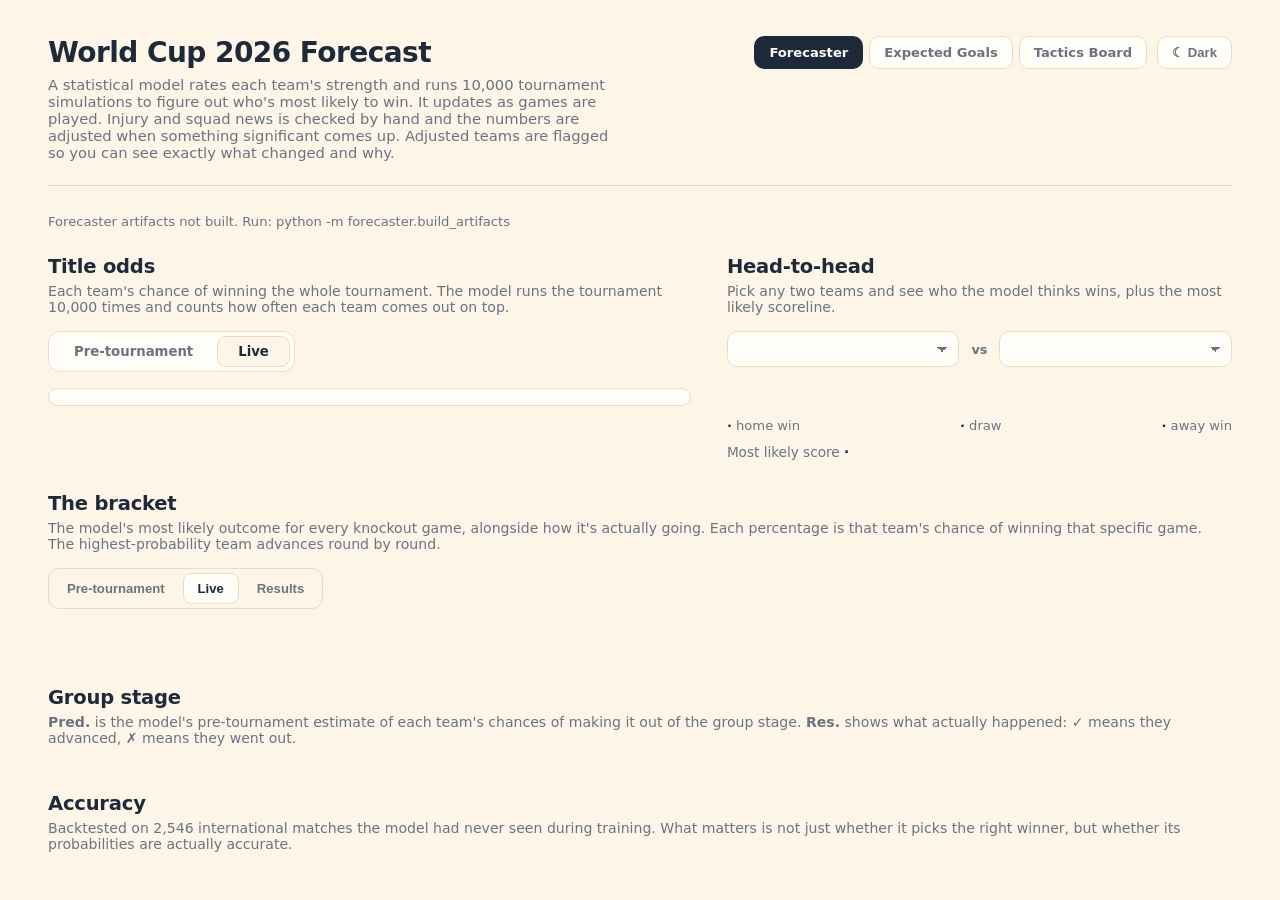
==== commit de2516ff: "Polish forecaster copy and cosmetic styling" ====
--- a/frontend/index.html
+++ b/frontend/index.html
@@ -13,10 +13,11 @@
     <header class="masthead">
       <div>
         <h1 id="comp-title">World Cup 2026 Forecast</h1>
-        <p>Every number starts from a statistical model I built: team strength
-           ratings plus 10,000 Monte Carlo simulations, re-running as games are
-           played. On top of that I add a small layer by hand for injury and squad
-           news, and I flag those teams so you can see exactly what I changed and why.</p>
+        <p>A statistical model rates each team's strength and runs 10,000 tournament
+           simulations to figure out who's most likely to win. It updates as games
+           are played. Injury and squad news is checked by hand and the numbers are
+           adjusted when something significant comes up. Adjusted teams are flagged
+           so you can see exactly what changed and why.</p>
       </div>
       <div class="masthead-actions">
         <nav class="page-nav">
@@ -47,7 +48,7 @@
       <!-- ===================== HEAD TO HEAD ===================== -->
       <section class="block">
         <h2>Head-to-head</h2>
-        <p class="lead">Pick any two teams to see who the model favours.</p>
+        <p class="lead">Pick any two teams and see who the model thinks wins, plus the most likely scoreline.</p>
         <div class="h2h">
           <div class="h2h-pick">
             <select id="h-home" class="fc-select"></select>
@@ -85,17 +86,18 @@
     <!-- ===================== GROUPS ===================== -->
     <section class="block">
       <h2>Group stage</h2>
-      <p class="lead"><b>Pred.</b> is the chance the model gave each team to reach
-        the knockouts, set before the tournament started. <b>Res.</b> is the
-        outcome (✓ through, ✗ out).</p>
+      <p class="lead"><b>Pred.</b> is the model's pre-tournament estimate of each
+        team's chances of making it out of the group stage. <b>Res.</b> shows what
+        actually happened: ✓ means they advanced, ✗ means they went out.</p>
       <div id="groups" class="groups"></div>
     </section>
 
     <!-- ===================== ACCURACY ===================== -->
     <section class="block">
       <h2>Accuracy</h2>
-      <p class="lead">Backtested on 2,546 international matches the model never saw
-        during training. The question is whether its probabilities are accurate.</p>
+      <p class="lead">Backtested on 2,546 international matches the model had never
+        seen during training. What matters is not just whether it picks the right
+        winner, but whether its probabilities are actually accurate.</p>
       <div class="acc">
         <div id="acc-chart" class="acc-chart"></div>
         <div class="acc-text" id="acc-text"></div>
--- a/frontend/forecaster.css
+++ b/frontend/forecaster.css
@@ -23,18 +23,18 @@
 .fc-tab.active { color: var(--text); background: var(--bg); border-color: var(--border); }
 .fc-tab:hover:not(.active) { color: var(--text); }
 
-.asof { margin: -8px 0 26px; color: var(--text-muted); font-size: 0.82rem; }
+.asof { margin: 0 0 26px; color: var(--text-muted); font-size: 0.82rem; }
 
 /* country flag chips, used next to team names everywhere */
 .flag {
-  height: 12px; width: auto; border-radius: 2px; margin-right: 7px;
+  height: 12px; width: 18px; object-fit: cover; border-radius: 2px; margin-right: 7px;
   vertical-align: -1px; flex: none; box-shadow: 0 0 0 1px color-mix(in srgb, var(--text) 12%, transparent);
 }
 
 /* --- section blocks ---------------------------------------------------- */
 .block { margin: 30px 0; }
 .block > h2 { margin: 0; font-size: 1.22rem; font-weight: 740; letter-spacing: -0.01em; }
-.lead { margin: 5px 0 16px; color: var(--text-muted); font-size: 0.88rem; max-width: 72ch; }
+.lead { margin: 5px 0 16px; color: var(--text-muted); font-size: 0.88rem; }
 
 /* --- title odds (compact) --------------------------------------------- */
 .odds { background: var(--surface); border: 1px solid var(--border); border-radius: var(--radius); padding: 8px 18px; max-width: 540px; }
@@ -222,7 +222,7 @@
 .acc-bar .v { text-align: right; font-variant-numeric: tabular-nums; font-weight: 700; }
 .acc-foot { color: var(--text-muted); font-size: 0.8rem; margin-top: 12px; }
 
-.fc-foot { color: var(--text-muted); font-size: 0.76rem; line-height: 1.5; margin-top: 26px; max-width: 80ch; }
+.fc-foot { color: var(--text-muted); font-size: 0.76rem; line-height: 1.5; margin-top: 26px; }
 
 @media (max-width: 760px) {
   .acc { grid-template-columns: 1fr; }
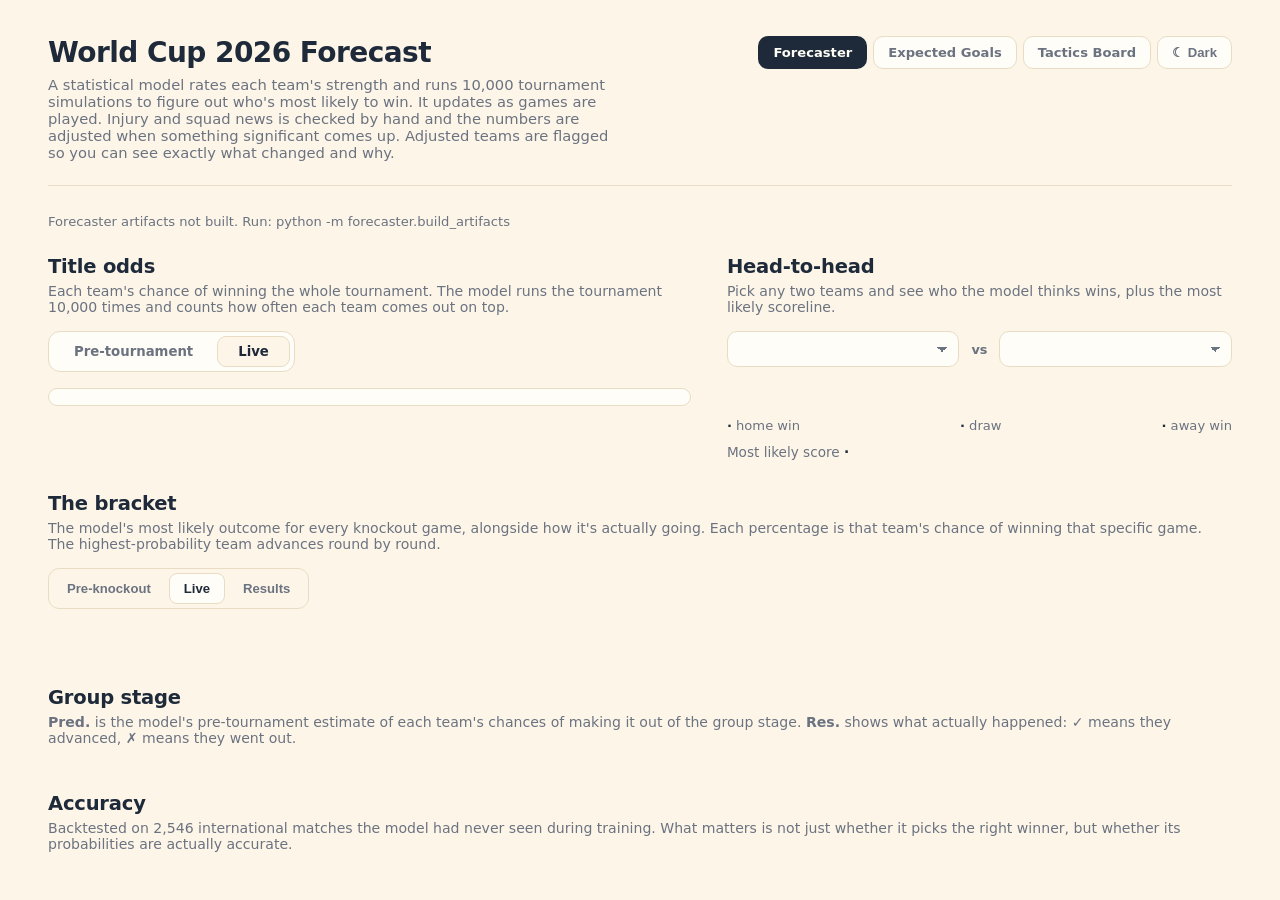
==== commit f8baefb5: "Rename bracket Pre-tournament view to Pre-knockout" ====
--- a/frontend/index.html
+++ b/frontend/index.html
@@ -75,7 +75,7 @@
         how it's actually going. Each percentage is that team's chance of winning that
         specific game. The highest-probability team advances round by round.</p>
       <div class="bk-toggle" id="bk-toggle">
-        <button data-view="pretournament_prediction">Pre-tournament</button>
+        <button data-view="pretournament_prediction">Pre-knockout</button>
         <button data-view="prediction" class="active">Live</button>
         <button data-view="actual">Results</button>
       </div>
--- a/frontend/style.css
+++ b/frontend/style.css
@@ -97,7 +97,7 @@
   border-color: transparent;
 }
 
-.masthead-actions { display: flex; align-items: center; gap: 10px; flex: none; }
+.masthead-actions { display: flex; align-items: center; gap: 6px; flex: none; }
 .theme-toggle {
   padding: 8px 14px;
   font-size: 0.82rem;
--- a/frontend/forecaster.css
+++ b/frontend/forecaster.css
@@ -38,11 +38,17 @@
 
 /* --- title odds (compact) --------------------------------------------- */
 .odds { background: var(--surface); border: 1px solid var(--border); border-radius: var(--radius); padding: 8px 18px; max-width: 540px; }
-.odds-row { display: grid; grid-template-columns: 18px 1fr 96px 46px; align-items: center; gap: 12px; padding: 7px 0; border-bottom: 1px solid color-mix(in srgb, var(--border) 55%, transparent); }
+.odds-row { display: grid; grid-template-columns: 18px 1fr 54px 54px 96px 46px; align-items: center; gap: 12px; padding: 7px 0; border-bottom: 1px solid color-mix(in srgb, var(--border) 55%, transparent); }
 .odds-row:last-child { border-bottom: none; }
 .odds-rank { color: var(--text-muted); font-size: 0.74rem; font-variant-numeric: tabular-nums; text-align: center; }
 .odds-name { font-size: 0.9rem; white-space: nowrap; overflow: hidden; text-overflow: ellipsis; }
 .odds-row.lead-team .odds-name { font-weight: 750; }
+/* Dedicated, fixed-width cells for the news + form chips so every chip lines up
+   in its own column regardless of how long the team name is. The cells are
+   invisible (no border/background) and simply reserve their slot when a team
+   has no chip, keeping the columns aligned all the way down the list. */
+.odds-news, .odds-form { display: flex; align-items: center; min-width: 0; }
+.odds-news .news-chip, .odds-form .form-chip { margin-left: 0; }
 .odds-track { display: block; height: 8px; background: color-mix(in srgb, var(--text) 9%, transparent); border-radius: 4px; overflow: hidden; }
 .odds-fill { display: block; height: 100%; background: var(--acc); border-radius: 4px; }
 .odds-val { text-align: right; font-size: 0.86rem; font-weight: 700; font-variant-numeric: tabular-nums; }
@@ -63,14 +69,28 @@
   display: inline-flex; align-items: center; gap: 3px; margin-left: 8px; padding: 2px 7px;
   border-radius: 999px; border: 1px solid transparent; cursor: pointer; vertical-align: middle;
   line-height: 1.4; transition: background 0.12s, border-color 0.12s;
+  color: var(--los); background: color-mix(in srgb, var(--los) 14%, transparent);
 }
 .news-chip .chev { font-size: 0.85em; opacity: 0.75; }
-.news-chip.down { color: var(--los); background: color-mix(in srgb, var(--los) 14%, transparent); }
-.news-chip.up   { color: var(--go);  background: color-mix(in srgb, var(--go) 14%, transparent); }
 .news-chip:hover { border-color: color-mix(in srgb, currentColor 45%, transparent); }
-.news-chip.static, .news-chip.static:hover { cursor: default; border-color: transparent; }
+/* The legend chip sits inline in a sentence, so drop the odds-list left margin
+   that would otherwise open an uneven gap before it. */
+.news-chip.static, .news-chip.static:hover { cursor: default; border-color: transparent; margin-left: 0; }
 .news-panel { display: none; padding: 2px 4px 12px; }
 .news-panel.open { display: block; }
+/* "form" chip is styled identically to the news chip, just green: an on-pitch
+   performance nudge (green) vs. an off-pitch injury-news adjustment (red). */
+.form-chip {
+  font: inherit; font-size: 0.56rem; font-weight: 800; text-transform: uppercase; letter-spacing: 0.04em;
+  display: inline-flex; align-items: center; gap: 3px; margin-left: 8px; padding: 2px 7px;
+  border-radius: 999px; border: 1px solid transparent; cursor: pointer; vertical-align: middle;
+  line-height: 1.4; transition: background 0.12s, border-color 0.12s;
+  color: var(--go); background: color-mix(in srgb, var(--go) 14%, transparent);
+}
+.form-chip .chev { font-size: 0.85em; opacity: 0.75; }
+.form-chip:hover { border-color: color-mix(in srgb, currentColor 45%, transparent); }
+.form-panel { display: none; padding: 2px 4px 12px; }
+.form-panel.open { display: block; }
 .news-items { margin: 0 0 8px; padding-left: 18px; font-size: 0.86rem; line-height: 1.5; }
 .news-items li { margin: 2px 0; }
 .news-items b { font-weight: 700; }
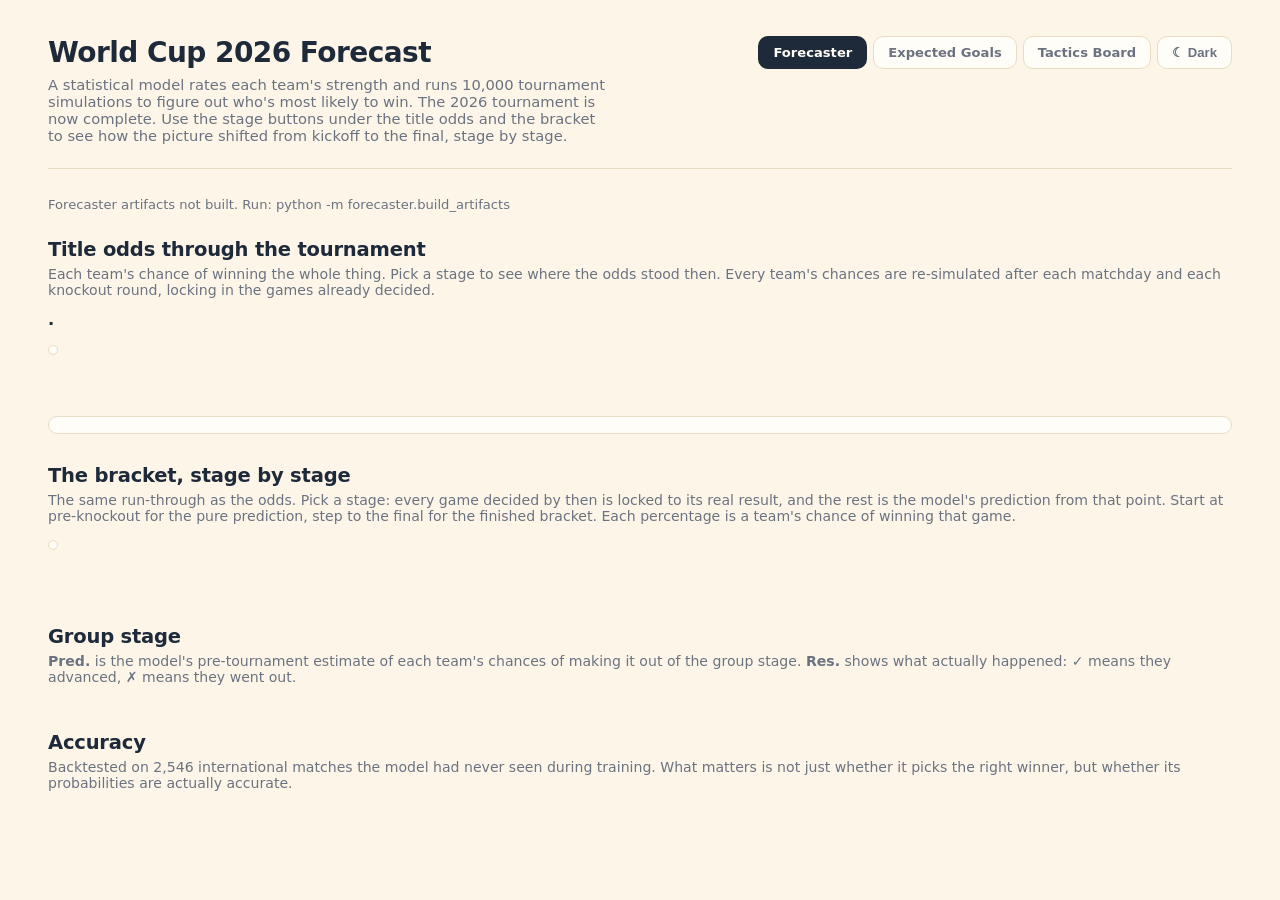
==== commit c30b3900: "Rework forecaster UI to stage-stepped odds and bracket with a final-result banner" ====
--- a/frontend/index.html
+++ b/frontend/index.html
@@ -14,10 +14,9 @@
       <div>
         <h1 id="comp-title">World Cup 2026 Forecast</h1>
         <p>A statistical model rates each team's strength and runs 10,000 tournament
-           simulations to figure out who's most likely to win. It updates as games
-           are played. Injury and squad news is checked by hand and the numbers are
-           adjusted when something significant comes up. Adjusted teams are flagged
-           so you can see exactly what changed and why.</p>
+           simulations to figure out who's most likely to win. The 2026 tournament is
+           now complete. Use the stage buttons under the title odds and the bracket to
+           see how the picture shifted from kickoff to the final, stage by stage.</p>
       </div>
       <div class="masthead-actions">
         <nav class="page-nav">
@@ -32,53 +31,31 @@
     <div class="fc-main">
     <p class="asof" id="asof"></p>
 
-    <div class="fc-top">
-      <!-- ===================== WINNER ODDS ===================== -->
-      <section class="block">
-        <h2>Title odds</h2>
-        <p class="lead">Each team's chance of winning the whole tournament. The model runs the tournament 10,000 times and counts how often each team comes out on top.</p>
-        <div class="fc-tabs" id="fc-tabs">
-          <button class="fc-tab" data-tab="pretournament">Pre-tournament</button>
-          <button class="fc-tab active" data-tab="live">Live</button>
+    <!-- ===================== WINNER ODDS ===================== -->
+    <section class="block fc-odds">
+      <h2>Title odds through the tournament</h2>
+      <p class="lead">Each team's chance of winning the whole thing. Pick a stage to see
+        where the odds stood then. Every team's chances are re-simulated after each
+        matchday and each knockout round, locking in the games already decided.</p>
+      <div class="tl" id="tl">
+        <div class="tl-stage">
+          <span class="tl-stage-label" id="tl-stage">·</span>
+          <span class="tl-stage-alive" id="tl-alive"></span>
         </div>
+        <div class="stage-nav" id="tl-ticks"></div>
+        <p class="tl-caption" id="tl-caption"></p>
         <div class="odds" id="odds"></div>
-        <div class="adjust-note" id="adjust-note"></div>
-      </section>
-
-      <!-- ===================== HEAD TO HEAD ===================== -->
-      <section class="block">
-        <h2>Head-to-head</h2>
-        <p class="lead">Pick any two teams and see who the model thinks wins, plus the most likely scoreline.</p>
-        <div class="h2h">
-          <div class="h2h-pick">
-            <select id="h-home" class="fc-select"></select>
-            <span class="h2h-vs">vs</span>
-            <select id="h-away" class="fc-select"></select>
-          </div>
-          <div class="h2h-bar" id="h2h-bar">
-            <div class="seg home"></div><div class="seg draw"></div><div class="seg away"></div>
-          </div>
-          <div class="h2h-legend">
-            <span><b id="h-home-p">·</b> <em id="h-home-n">home</em> win</span>
-            <span><b id="h-draw-p">·</b> draw</span>
-            <span><b id="h-away-p">·</b> <em id="h-away-n">away</em> win</span>
-          </div>
-          <div class="h2h-score">Most likely score <b id="h-score">·</b></div>
-        </div>
-      </section>
-    </div>
+      </div>
+    </section>
 
     <!-- ===================== BRACKETS ===================== -->
     <section class="block">
-      <h2>The bracket</h2>
-      <p class="lead">The model's most likely outcome for every knockout game, alongside
-        how it's actually going. Each percentage is that team's chance of winning that
-        specific game. The highest-probability team advances round by round.</p>
-      <div class="bk-toggle" id="bk-toggle">
-        <button data-view="pretournament_prediction">Pre-knockout</button>
-        <button data-view="prediction" class="active">Live</button>
-        <button data-view="actual">Results</button>
-      </div>
+      <h2>The bracket, stage by stage</h2>
+      <p class="lead">The same run-through as the odds. Pick a stage: every game decided by
+        then is locked to its real result, and the rest is the model's prediction from that
+        point. Start at pre-knockout for the pure prediction, step to the final for the
+        finished bracket. Each percentage is a team's chance of winning that game.</p>
+      <div class="stage-nav" id="bk-stages"></div>
       <div class="bk-note" id="bk-note"></div>
       <div class="bracket-scroll"><div class="bracket" id="bracket"></div></div>
     </section>
--- a/frontend/forecaster.css
+++ b/frontend/forecaster.css
@@ -2,26 +2,32 @@
    surface cards, thin borders, one accent used sparingly. No gradients. */
 
 :root {
-  --win:  var(--attacker);    /* home win — blue   */
-  --drw:  #9aa0aa;            /* draw — neutral grey */
-  --los:  var(--defender);    /* away win — orange */
+  --los:  var(--defender);    /* wrong pick / eliminated — orange */
   --go:   var(--pitch);       /* advanced / correct — green */
   --acc:  var(--xg-accent);   /* trophy odds — gold */
 }
 
-/* --- simulation mode tabs -------------------------------------------------- */
-.fc-tabs {
-  display: flex; gap: 3px; padding: 4px;
+/* --- stage stepper (title odds + bracket run-throughs) -------------------- */
+.tl { margin: 14px 0 0; }
+.tl-stage { display: flex; align-items: baseline; gap: 10px; margin-bottom: 12px; }
+.tl-stage-label { font-size: 1.02rem; font-weight: 760; letter-spacing: -0.01em; }
+.tl-stage-alive { font-size: 0.76rem; color: var(--text-muted); font-weight: 600; }
+
+/* a row of stage buttons; wraps on narrow screens */
+.stage-nav {
+  display: flex; flex-wrap: wrap; gap: 4px; padding: 4px; margin: 0 0 4px;
   background: var(--surface); border: 1px solid var(--border); border-radius: 12px;
-  width: fit-content; margin: 14px 0 16px;
+  width: fit-content; max-width: 100%;
 }
-.fc-tab {
-  font: inherit; font-size: 0.83rem; font-weight: 650; cursor: pointer;
+.stage-btn {
+  font: inherit; font-size: 0.76rem; font-weight: 650; cursor: pointer;
   color: var(--text-muted); background: none; border: 1px solid transparent;
-  border-radius: 9px; padding: 7px 20px; transition: color 0.12s;
+  border-radius: 8px; padding: 6px 13px; transition: color 0.12s, background 0.12s, border-color 0.12s;
 }
-.fc-tab.active { color: var(--text); background: var(--bg); border-color: var(--border); }
-.fc-tab:hover:not(.active) { color: var(--text); }
+.stage-btn:hover:not(.active) { color: var(--text); }
+.stage-btn.active { color: var(--text); background: var(--bg); border-color: var(--border); font-weight: 750; }
+
+.tl-caption { margin: 12px 2px 16px; font-size: 0.86rem; color: var(--text-muted); line-height: 1.55; min-height: 2.4em; }
 
 .asof { margin: 0 0 26px; color: var(--text-muted); font-size: 0.82rem; }
 
@@ -36,82 +42,29 @@
 .block > h2 { margin: 0; font-size: 1.22rem; font-weight: 740; letter-spacing: -0.01em; }
 .lead { margin: 5px 0 16px; color: var(--text-muted); font-size: 0.88rem; }
 
-/* --- title odds (compact) --------------------------------------------- */
-.odds { background: var(--surface); border: 1px solid var(--border); border-radius: var(--radius); padding: 8px 18px; max-width: 540px; }
-.odds-row { display: grid; grid-template-columns: 18px 1fr 54px 54px 96px 46px; align-items: center; gap: 12px; padding: 7px 0; border-bottom: 1px solid color-mix(in srgb, var(--border) 55%, transparent); }
-.odds-row:last-child { border-bottom: none; }
-.odds-rank { color: var(--text-muted); font-size: 0.74rem; font-variant-numeric: tabular-nums; text-align: center; }
+/* --- title odds (timeline roster) ------------------------------------- */
+/* Flex column so each team row can be re-ordered per stage via `order` while its
+   DOM node stays put — the bar widths then transition in place, reading as a
+   bar-chart race rather than the whole list re-rendering under the slider. */
+.odds { display: flex; flex-direction: column; background: var(--surface); border: 1px solid var(--border); border-radius: var(--radius); padding: 8px 18px; }
+.odds-item { transition: opacity 0.3s ease; }
+.odds-item:not(:last-child) { border-bottom: 1px solid color-mix(in srgb, var(--border) 55%, transparent); }
+.odds-item.out { opacity: 0.4; }
+.odds-row { display: grid; grid-template-columns: minmax(0, 1fr) minmax(120px, 420px) 52px; align-items: center; gap: 18px; padding: 9px 0; }
 .odds-name { font-size: 0.9rem; white-space: nowrap; overflow: hidden; text-overflow: ellipsis; }
-.odds-row.lead-team .odds-name { font-weight: 750; }
-/* Dedicated, fixed-width cells for the news + form chips so every chip lines up
-   in its own column regardless of how long the team name is. The cells are
-   invisible (no border/background) and simply reserve their slot when a team
-   has no chip, keeping the columns aligned all the way down the list. */
-.odds-news, .odds-form { display: flex; align-items: center; min-width: 0; }
-.odds-news .news-chip, .odds-form .form-chip { margin-left: 0; }
+.odds-item.lead-team .odds-name { font-weight: 750; }
 .odds-track { display: block; height: 8px; background: color-mix(in srgb, var(--text) 9%, transparent); border-radius: 4px; overflow: hidden; }
-.odds-fill { display: block; height: 100%; background: var(--acc); border-radius: 4px; }
+.odds-fill { display: block; height: 100%; width: 0; background: var(--acc); border-radius: 4px; transition: width 0.4s cubic-bezier(0.22, 1, 0.36, 1); }
 .odds-val { text-align: right; font-size: 0.86rem; font-weight: 700; font-variant-numeric: tabular-nums; }
+.odds-item.out .odds-val { font-size: 0.7rem; font-weight: 600; text-transform: uppercase; letter-spacing: 0.04em; color: var(--text-muted); }
 
-/* page layout: contain the content and run a two-up top row (odds + head to
-   head) so the page uses its width instead of hugging the left edge */
+/* page layout: contain the content; the title odds run full width so the
+   bar-chart race has room to breathe */
 .fc-main { max-width: var(--page-max); margin: 0 auto; }
-.fc-top { display: grid; grid-template-columns: minmax(0, 1.12fr) minmax(0, 0.88fr); gap: 36px; align-items: start; margin: 22px 0 32px; }
-.fc-top .block { margin: 0; }
-@media (max-width: 900px) { .fc-top { grid-template-columns: 1fr; gap: 26px; } }
-
-/* the clickable "news" tag on an adjusted team's odds row + its detail panel */
-.odds { max-width: none; }
-.odds-item:not(:last-child) { border-bottom: 1px solid color-mix(in srgb, var(--border) 55%, transparent); }
-.odds-item .odds-row { border-bottom: none; }
-.news-chip {
-  font: inherit; font-size: 0.56rem; font-weight: 800; text-transform: uppercase; letter-spacing: 0.04em;
-  display: inline-flex; align-items: center; gap: 3px; margin-left: 8px; padding: 2px 7px;
-  border-radius: 999px; border: 1px solid transparent; cursor: pointer; vertical-align: middle;
-  line-height: 1.4; transition: background 0.12s, border-color 0.12s;
-  color: var(--los); background: color-mix(in srgb, var(--los) 14%, transparent);
-}
-.news-chip .chev { font-size: 0.85em; opacity: 0.75; }
-.news-chip:hover { border-color: color-mix(in srgb, currentColor 45%, transparent); }
-/* The legend chip sits inline in a sentence, so drop the odds-list left margin
-   that would otherwise open an uneven gap before it. */
-.news-chip.static, .news-chip.static:hover { cursor: default; border-color: transparent; margin-left: 0; }
-.news-panel { display: none; padding: 2px 4px 12px; }
-.news-panel.open { display: block; }
-/* "form" chip is styled identically to the news chip, just green: an on-pitch
-   performance nudge (green) vs. an off-pitch injury-news adjustment (red). */
-.form-chip {
-  font: inherit; font-size: 0.56rem; font-weight: 800; text-transform: uppercase; letter-spacing: 0.04em;
-  display: inline-flex; align-items: center; gap: 3px; margin-left: 8px; padding: 2px 7px;
-  border-radius: 999px; border: 1px solid transparent; cursor: pointer; vertical-align: middle;
-  line-height: 1.4; transition: background 0.12s, border-color 0.12s;
-  color: var(--go); background: color-mix(in srgb, var(--go) 14%, transparent);
-}
-.form-chip .chev { font-size: 0.85em; opacity: 0.75; }
-.form-chip:hover { border-color: color-mix(in srgb, currentColor 45%, transparent); }
-.form-panel { display: none; padding: 2px 4px 12px; }
-.form-panel.open { display: block; }
-.news-items { margin: 0 0 8px; padding-left: 18px; font-size: 0.86rem; line-height: 1.5; }
-.news-items li { margin: 2px 0; }
-.news-items b { font-weight: 700; }
-.news-sparse { color: var(--text-muted); font-size: 0.85em; font-style: italic; }
-.news-impact { margin: 0 0 6px; font-size: 0.84rem; color: var(--text-muted); line-height: 1.5; }
-.news-impact b { color: var(--text); font-weight: 700; }
-.news-src { margin: 0; font-size: 0.8rem; color: var(--text-muted); }
-.news-src a { color: var(--text); text-decoration: underline; text-underline-offset: 2px; }
-.news-src a:hover { color: var(--go); }
-
-/* short plain-language caption under the title odds */
-.adjust-note { margin: 12px 2px 0; font-size: 0.82rem; color: var(--text-muted); line-height: 1.55; }
+.fc-odds { margin-top: 22px; }
 
 /* --- bracket ----------------------------------------------------------- */
-.bk-toggle { display: inline-flex; gap: 4px; padding: 4px; background: var(--bg); border: 1px solid var(--border); border-radius: 11px; margin-bottom: 6px; }
-.bk-toggle button {
-  padding: 7px 14px; font-size: 0.82rem; font-weight: 650; cursor: pointer;
-  color: var(--text-muted); background: none; border: none; border-radius: 8px;
-}
-.bk-toggle button.active { color: var(--text); background: var(--surface); border: 1px solid var(--border); }
-.bk-note { font-size: 0.84rem; color: var(--text-muted); margin: 6px 2px 12px; min-height: 1.1em; }
+.bk-note { font-size: 0.84rem; color: var(--text-muted); margin: 10px 2px 12px; min-height: 1.1em; }
 .bk-note b { color: var(--text); }
 
 .bracket-scroll { overflow-x: auto; padding-bottom: 8px; }
@@ -157,7 +110,6 @@
   gap: 16px; padding: 0 6px;
 }
 .bk-final-content .bk-champ { align-items: center; text-align: center; }
-.bk-final-content .trophy { font-size: 1.8rem; line-height: 1; display: block; margin-bottom: 2px; }
 .bk-center-node .bk-head { padding-bottom: 6px; }
 .bk-center-node .bk-match { flex: none; min-height: 0; padding: 0; }
 .bk-bronze .bk-head { padding-bottom: 6px; }
@@ -173,6 +125,7 @@
 .bk-row + .bk-row { border-top: 1px solid var(--border); }
 .bk-name { white-space: nowrap; overflow: hidden; text-overflow: ellipsis; }
 .bk-meta { font-variant-numeric: tabular-nums; font-size: 0.74rem; flex: none; }
+.bk-tag { font-size: 0.56rem; font-weight: 700; text-transform: uppercase; letter-spacing: 0.03em; color: var(--text-muted); margin-left: 3px; vertical-align: 1px; }
 .bk-row.win { color: var(--text); box-shadow: inset 2px 0 0 var(--go); }
 .bk-row.win .bk-name { font-weight: 700; }
 .bk-row.tbd { color: color-mix(in srgb, var(--text-muted) 60%, transparent); font-style: italic; }
@@ -185,29 +138,6 @@
 .bk-champ .cl { font-size: 0.6rem; text-transform: uppercase; letter-spacing: 0.09em; color: var(--text-muted); font-weight: 700; }
 .bk-champ .cn { font-weight: 780; font-size: 1.1rem; }
 .bk-champ.tbd .cn { color: var(--text-muted); font-weight: 600; }
-
-/* --- head to head ------------------------------------------------------ */
-.fc-select {
-  appearance: none; background: var(--surface); color: var(--text);
-  border: 1px solid var(--border); border-radius: 10px;
-  padding: 9px 30px 9px 12px; font-size: 0.9rem; font-weight: 600; cursor: pointer;
-  background-image: linear-gradient(45deg, transparent 50%, var(--text-muted) 50%),
-                    linear-gradient(135deg, var(--text-muted) 50%, transparent 50%);
-  background-position: calc(100% - 16px) 50%, calc(100% - 11px) 50%;
-  background-size: 5px 5px, 5px 5px; background-repeat: no-repeat;
-}
-.h2h { max-width: none; }
-.h2h-pick { display: flex; align-items: center; gap: 12px; }
-.h2h-pick .fc-select { flex: 1; min-width: 0; }
-.h2h-vs { color: var(--text-muted); font-weight: 700; font-size: 0.8rem; }
-.h2h-bar { display: flex; height: 26px; border-radius: 7px; overflow: hidden; background: var(--bg); margin-top: 16px; }
-.h2h-bar .seg { transition: width 0.3s ease; }
-.h2h-bar .home { background: var(--win); } .h2h-bar .draw { background: var(--drw); } .h2h-bar .away { background: var(--los); }
-.h2h-legend { display: flex; justify-content: space-between; margin-top: 9px; font-size: 0.82rem; color: var(--text-muted); }
-.h2h-legend b { color: var(--text); font-variant-numeric: tabular-nums; }
-.h2h-legend em { font-style: normal; }
-.h2h-score { margin-top: 11px; font-size: 0.85rem; color: var(--text-muted); }
-.h2h-score b { color: var(--text); font-variant-numeric: tabular-nums; }
 
 /* --- groups (explicit predictions) ------------------------------------ */
 .groups { display: flex; flex-wrap: wrap; justify-content: center; gap: 13px; }
